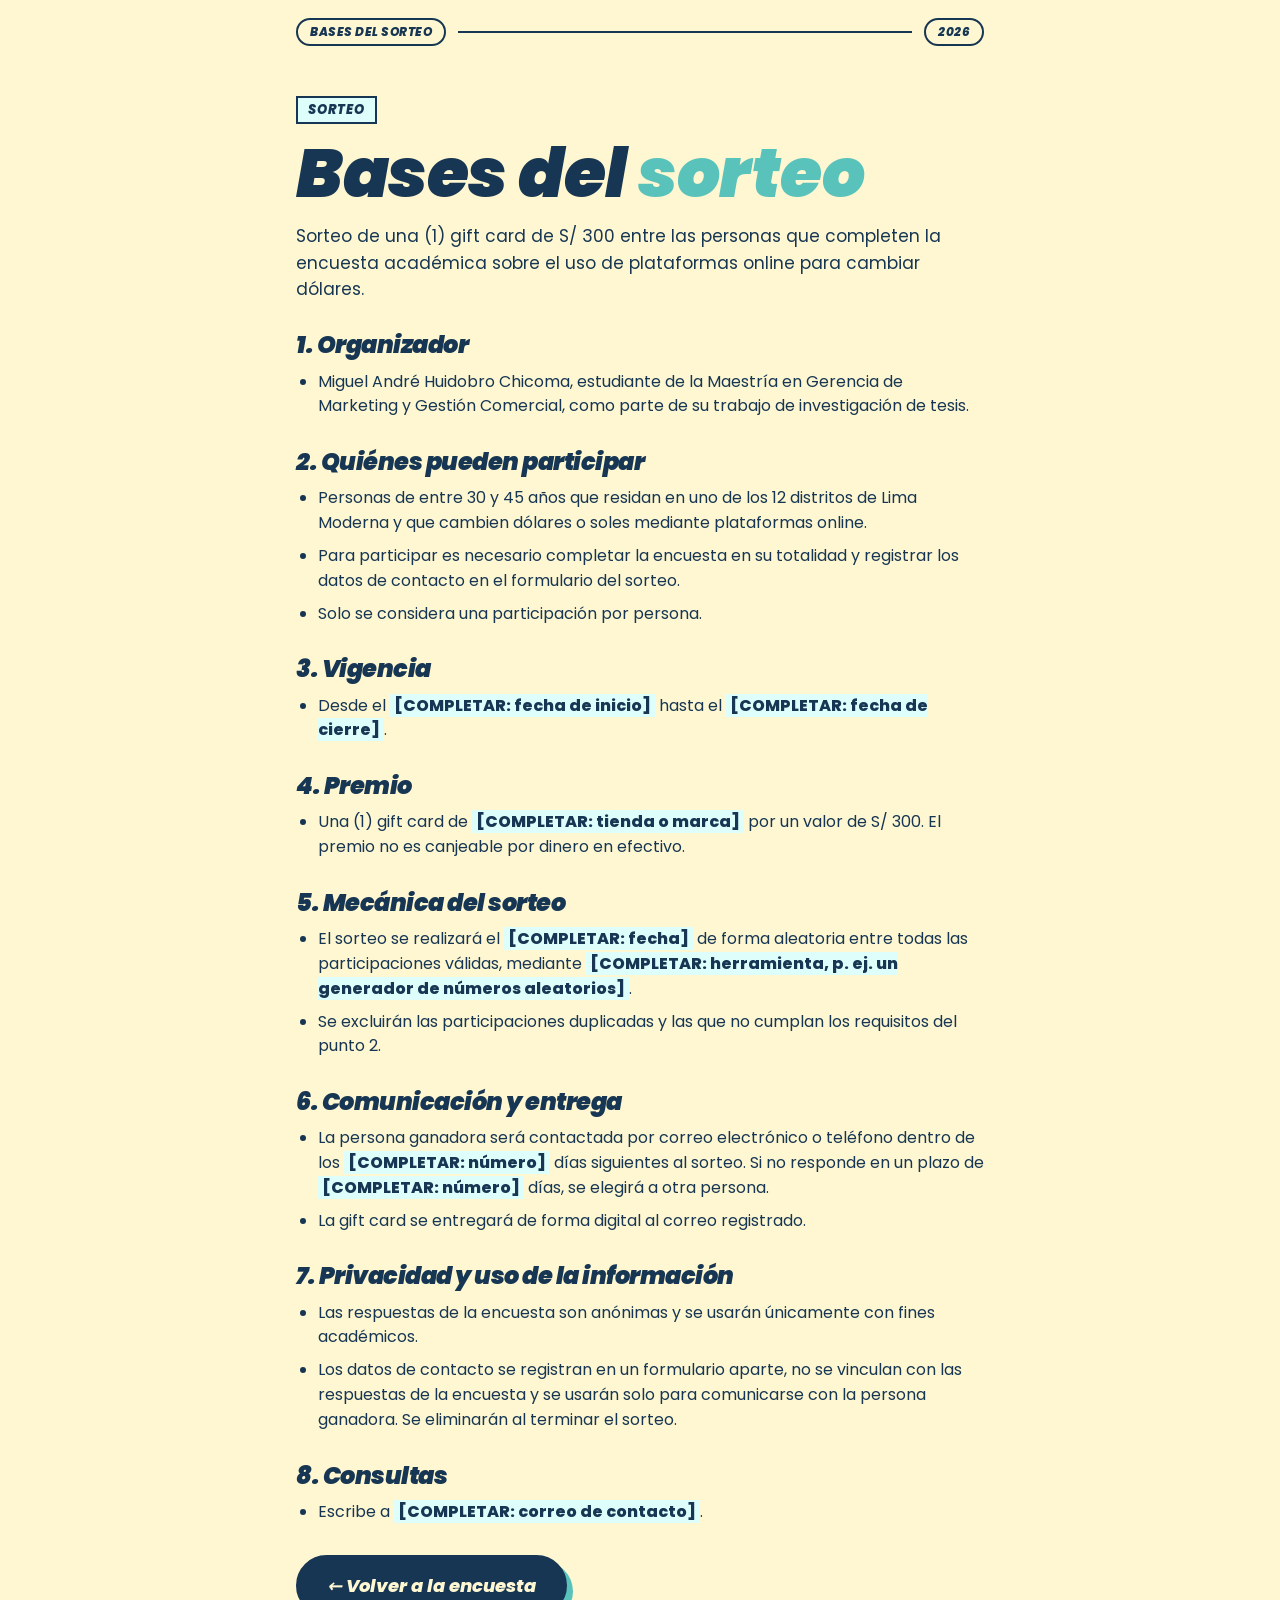
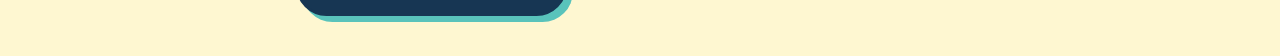
==== bases.html @ b5f5dd85 "Add files via upload" ====
<!doctype html>
<html lang="es">
<head>
  <meta charset="utf-8">
  <meta name="viewport" content="width=device-width, initial-scale=1">
  <title>Bases del sorteo</title>
  <meta name="theme-color" content="#173653">
  <link rel="icon" href="favicon.svg" type="image/svg+xml">
  <link rel="preconnect" href="https://fonts.googleapis.com">
  <link rel="preconnect" href="https://fonts.gstatic.com" crossorigin>
  <link href="https://fonts.googleapis.com/css2?family=Poppins:ital,wght@0,500;0,600;0,700;0,800;1,800;1,900&display=swap" rel="stylesheet">
  <link rel="stylesheet" href="styles.css">
</head>
<body>
  <header class="topbar">
    <span class="pill">BASES DEL SORTEO</span>
    <span class="line"></span>
    <span class="pill">2026</span>
  </header>

  <main class="doc">
    <span class="tag">SORTEO</span>
    <h1>Bases del <span class="accent">sorteo</span></h1>
    <p>Sorteo de una (1) gift card de S/ 300 entre las personas que completen la encuesta académica sobre el uso de plataformas online para cambiar dólares.</p>

    <!-- Reemplaza todos los textos resaltados [COMPLETAR] antes de publicar -->
    <h2>1. Organizador</h2>
    <ul>
      <li>Miguel André Huidobro Chicoma, estudiante de la Maestría en Gerencia de Marketing y Gestión Comercial, como parte de su trabajo de investigación de tesis.</li>
    </ul>

    <h2>2. Quiénes pueden participar</h2>
    <ul>
      <li>Personas de entre 30 y 45 años que residan en uno de los 12 distritos de Lima Moderna y que cambien dólares o soles mediante plataformas online.</li>
      <li>Para participar es necesario completar la encuesta en su totalidad y registrar los datos de contacto en el formulario del sorteo.</li>
      <li>Solo se considera una participación por persona.</li>
    </ul>

    <h2>3. Vigencia</h2>
    <ul>
      <li>Desde el <span class="todo">[COMPLETAR: fecha de inicio]</span> hasta el <span class="todo">[COMPLETAR: fecha de cierre]</span>.</li>
    </ul>

    <h2>4. Premio</h2>
    <ul>
      <li>Una (1) gift card de <span class="todo">[COMPLETAR: tienda o marca]</span> por un valor de S/ 300. El premio no es canjeable por dinero en efectivo.</li>
    </ul>

    <h2>5. Mecánica del sorteo</h2>
    <ul>
      <li>El sorteo se realizará el <span class="todo">[COMPLETAR: fecha]</span> de forma aleatoria entre todas las participaciones válidas, mediante <span class="todo">[COMPLETAR: herramienta, p. ej. un generador de números aleatorios]</span>.</li>
      <li>Se excluirán las participaciones duplicadas y las que no cumplan los requisitos del punto 2.</li>
    </ul>

    <h2>6. Comunicación y entrega</h2>
    <ul>
      <li>La persona ganadora será contactada por correo electrónico o teléfono dentro de los <span class="todo">[COMPLETAR: número]</span> días siguientes al sorteo. Si no responde en un plazo de <span class="todo">[COMPLETAR: número]</span> días, se elegirá a otra persona.</li>
      <li>La gift card se entregará de forma digital al correo registrado.</li>
    </ul>

    <h2>7. Privacidad y uso de la información</h2>
    <ul>
      <li>Las respuestas de la encuesta son anónimas y se usarán únicamente con fines académicos.</li>
      <li>Los datos de contacto se registran en un formulario aparte, no se vinculan con las respuestas de la encuesta y se usarán solo para comunicarse con la persona ganadora. Se eliminarán al terminar el sorteo.</li>
    </ul>

    <h2>8. Consultas</h2>
    <ul>
      <li>Escribe a <span class="todo">[COMPLETAR: correo de contacto]</span>.</li>
    </ul>

    <div class="actions">
      <a class="btn" href="/">← Volver a la encuesta</a>
    </div>
  </main>
</body>
</html>
---- styles.css ----
:root {
  --cream: #FEF7D1;
  --teal: #59C3BB;
  --teal-dark: #3FA79F;
  --mint: #DDFEFA;
  --navy: #173653;
  --radius: 18px;
}

* { box-sizing: border-box; margin: 0; padding: 0; }

html, body {
  min-height: 100%;
  background: var(--cream);
  color: var(--navy);
  font-family: 'Poppins', system-ui, -apple-system, sans-serif;
  -webkit-font-smoothing: antialiased;
}

body {
  display: flex;
  flex-direction: column;
  min-height: 100vh;
  min-height: 100dvh;
}

/* ---------- barra superior ---------- */
.topbar {
  display: flex;
  align-items: center;
  gap: 12px;
  padding: 18px 16px 10px;
  max-width: 720px;
  width: 100%;
  margin: 0 auto;
}
.pill {
  border: 2px solid var(--navy);
  border-radius: 999px;
  padding: 3px 12px;
  font-weight: 800;
  font-style: italic;
  font-size: 12px;
  letter-spacing: .5px;
  white-space: nowrap;
}
.line { flex: 1; height: 2px; background: var(--navy); }

.progress {
  max-width: 720px;
  width: calc(100% - 32px);
  margin: 6px auto 0;
  height: 8px;
  border: 2px solid var(--navy);
  border-radius: 999px;
  overflow: hidden;
  background: #fff;
}
.progress-bar {
  height: 100%;
  width: 0;
  background: var(--teal);
  transition: width .35s ease;
}

/* ---------- contenido ---------- */
main {
  flex: 1;
  width: 100%;
  max-width: 720px;
  margin: 0 auto;
  padding: 28px 16px 40px;
}

.screen { animation: enter .3s ease both; }
@keyframes enter {
  from { opacity: 0; transform: translateY(12px); }
  to { opacity: 1; transform: none; }
}

.tag {
  display: inline-block;
  background: var(--mint);
  border: 2px solid var(--navy);
  padding: 2px 10px;
  font-weight: 800;
  font-style: italic;
  font-size: 13px;
  letter-spacing: .8px;
}

h1, h2 {
  font-weight: 900;
  font-style: italic;
  letter-spacing: -.5px;
  line-height: 1.05;
}
h1 { font-size: clamp(40px, 11vw, 68px); margin-top: 14px; }
h2 { font-size: clamp(26px, 6.8vw, 38px); margin-top: 12px; }
.accent { color: var(--teal); }

p { font-size: 17px; line-height: 1.55; margin-top: 14px; }
p b { font-weight: 800; }
.muted { opacity: .75; font-size: 14px; }

.counter {
  font-weight: 800;
  font-style: italic;
  font-size: 14px;
  letter-spacing: .5px;
}

/* ---------- tarjeta de premio ---------- */
.prize {
  margin: 26px 0 8px;
  display: flex;
  align-items: center;
  gap: 16px;
  background: var(--teal);
  color: #fff;
  border: 3px solid var(--navy);
  border-radius: var(--radius);
  box-shadow: 7px 7px 0 var(--navy);
  padding: 16px 20px;
  transform: rotate(-1.5deg);
}
.prize strong {
  font-weight: 900;
  font-style: italic;
  font-size: 40px;
  line-height: 1;
  white-space: nowrap;
}
.prize span { font-weight: 700; font-size: 15px; line-height: 1.3; color: var(--navy); }

.requirements { list-style: none; margin-top: 18px; }
.requirements li {
  display: flex;
  align-items: center;
  gap: 12px;
  font-weight: 700;
  font-size: 16px;
  margin-top: 10px;
}
.requirements li::before {
  content: '✓';
  flex: none;
  width: 28px;
  height: 28px;
  border-radius: 50%;
  background: var(--teal);
  border: 2px solid var(--navy);
  display: grid;
  place-items: center;
  font-weight: 900;
  font-size: 15px;
}

/* ---------- consentimiento ---------- */
.consent {
  display: flex;
  gap: 12px;
  align-items: flex-start;
  margin-top: 24px;
  background: #fff;
  border: 2px solid var(--navy);
  border-radius: 14px;
  padding: 14px;
  font-size: 14px;
  line-height: 1.5;
  cursor: pointer;
}
.consent input {
  flex: none;
  width: 22px;
  height: 22px;
  margin-top: 2px;
  accent-color: var(--teal-dark);
}
a { color: var(--navy); font-weight: 700; }

/* ---------- opciones ---------- */
.options { display: grid; gap: 10px; margin-top: 22px; }
.options.cols-2 { grid-template-columns: 1fr 1fr; }
.options.cols-4 { grid-template-columns: repeat(4, 1fr); }

.opt {
  font: inherit;
  font-weight: 700;
  font-size: 16px;
  color: var(--navy);
  background: #fff;
  border: 2px solid var(--navy);
  border-radius: 14px;
  padding: 14px 12px;
  min-height: 52px;
  cursor: pointer;
  text-align: center;
  transition: transform .08s ease, background .15s ease;
}
.opt:hover { background: var(--mint); }
.opt:active { transform: scale(.97); }
.opt.selected { background: var(--teal); color: #fff; box-shadow: 4px 4px 0 var(--navy); }
.opt.wide { grid-column: 1 / -1; }
.opt:focus-visible, .btn:focus-visible { outline: 3px solid var(--teal-dark); outline-offset: 2px; }

.field-label { display: block; font-weight: 800; font-size: 15px; margin-top: 26px; }
.text-input {
  font: inherit;
  width: 100%;
  margin-top: 10px;
  padding: 12px 14px;
  border: 2px solid var(--navy);
  border-radius: 12px;
  font-size: 16px;
  background: #fff;
}

/* ---------- escala Likert 1-7 ---------- */
.statement {
  margin-top: 18px;
  font-weight: 800;
  font-size: clamp(21px, 5.6vw, 28px);
  line-height: 1.3;
  min-height: 3.9em;
}
.likert {
  display: grid;
  grid-template-columns: repeat(7, 1fr);
  gap: 6px;
  margin-top: 26px;
}
.likert .opt {
  padding: 0;
  min-height: 54px;
  font-size: 20px;
  font-weight: 900;
  font-style: italic;
  border-radius: 12px;
}
.anchors {
  display: flex;
  justify-content: space-between;
  margin-top: 10px;
  font-size: 12px;
  font-weight: 700;
  line-height: 1.25;
}
.anchors span { max-width: 40%; }
.anchors span:last-child { text-align: right; }

.scale-list { list-style: none; margin-top: 16px; }
.scale-list li {
  display: flex;
  gap: 12px;
  align-items: center;
  margin-top: 8px;
  font-size: 15px;
  font-weight: 600;
}
.scale-list b {
  flex: none;
  width: 34px;
  height: 34px;
  border-radius: 10px;
  background: var(--teal);
  color: #fff;
  border: 2px solid var(--navy);
  display: grid;
  place-items: center;
  font-weight: 900;
  font-style: italic;
}

/* ---------- botones ---------- */
.actions {
  display: flex;
  gap: 12px;
  align-items: center;
  justify-content: space-between;
  margin-top: 30px;
}
.btn {
  font: inherit;
  font-weight: 800;
  font-style: italic;
  font-size: 18px;
  border: 3px solid var(--navy);
  border-radius: 999px;
  padding: 14px 28px;
  cursor: pointer;
  background: var(--navy);
  color: var(--cream);
  box-shadow: 6px 6px 0 var(--teal);
  text-decoration: none;
  display: inline-flex;
  align-items: center;
  justify-content: center;
  gap: 10px;
}
.btn:disabled { opacity: .4; cursor: not-allowed; box-shadow: none; }
.btn.secondary { background: transparent; color: var(--navy); box-shadow: none; padding: 10px 6px; border-color: transparent; text-decoration: underline; font-style: normal; font-size: 15px; }
.btn.light { background: #fff; color: var(--navy); }
.btn.block { width: 100%; }

.stack { display: grid; gap: 14px; margin-top: 28px; }

.error {
  margin-top: 18px;
  background: #fff;
  border: 2px solid var(--navy);
  border-left: 8px solid #c0392b;
  border-radius: 12px;
  padding: 12px 14px;
  font-size: 14px;
  font-weight: 600;
}

.noscript { padding: 24px 16px; text-align: center; font-weight: 700; }

/* ---------- página de bases ---------- */
.doc h2 { margin-top: 30px; font-size: 24px; }
.doc ol, .doc ul { margin: 12px 0 0 22px; }
.doc li { font-size: 16px; line-height: 1.55; margin-top: 8px; }
.todo { background: var(--mint); padding: 0 4px; font-weight: 800; }

@media (min-width: 560px) {
  main { padding-top: 40px; }
  .options.cols-2-md { grid-template-columns: 1fr 1fr; }
}
@media (max-width: 360px) {
  .likert { gap: 4px; }
  .likert .opt { min-height: 46px; font-size: 17px; }
  .options.cols-4 { grid-template-columns: repeat(3, 1fr); }
}
@media (prefers-reduced-motion: reduce) {
  .screen { animation: none; }
  .progress-bar { transition: none; }
}
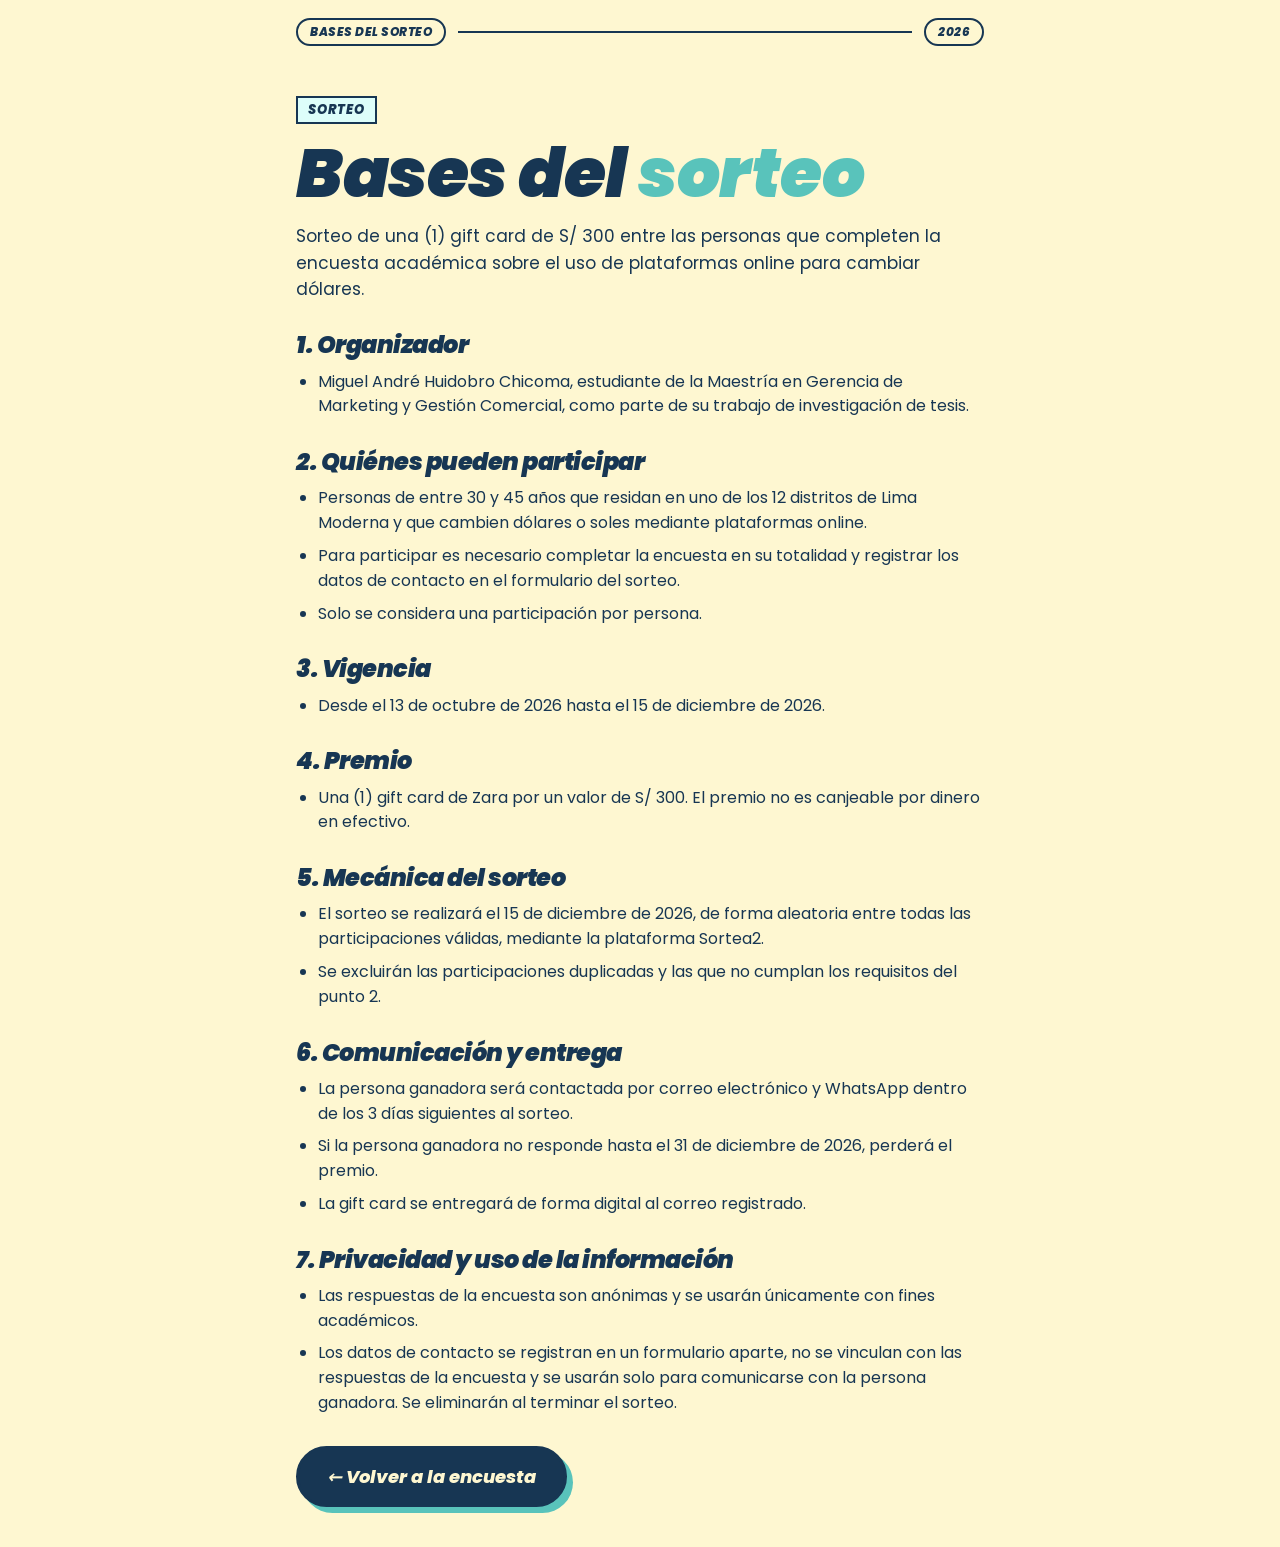
==== commit b2b441d8: "Completa las bases del sorteo" ====
--- a/bases.html
+++ b/bases.html
@@ -23,7 +23,6 @@
     <h1>Bases del <span class="accent">sorteo</span></h1>
     <p>Sorteo de una (1) gift card de S/ 300 entre las personas que completen la encuesta académica sobre el uso de plataformas online para cambiar dólares.</p>
 
-    <!-- Reemplaza todos los textos resaltados [COMPLETAR] antes de publicar -->
     <h2>1. Organizador</h2>
     <ul>
       <li>Miguel André Huidobro Chicoma, estudiante de la Maestría en Gerencia de Marketing y Gestión Comercial, como parte de su trabajo de investigación de tesis.</li>
@@ -38,23 +37,24 @@
 
     <h2>3. Vigencia</h2>
     <ul>
-      <li>Desde el <span class="todo">[COMPLETAR: fecha de inicio]</span> hasta el <span class="todo">[COMPLETAR: fecha de cierre]</span>.</li>
+      <li>Desde el 13 de octubre de 2026 hasta el 15 de diciembre de 2026.</li>
     </ul>
 
     <h2>4. Premio</h2>
     <ul>
-      <li>Una (1) gift card de <span class="todo">[COMPLETAR: tienda o marca]</span> por un valor de S/ 300. El premio no es canjeable por dinero en efectivo.</li>
+      <li>Una (1) gift card de Zara por un valor de S/ 300. El premio no es canjeable por dinero en efectivo.</li>
     </ul>
 
     <h2>5. Mecánica del sorteo</h2>
     <ul>
-      <li>El sorteo se realizará el <span class="todo">[COMPLETAR: fecha]</span> de forma aleatoria entre todas las participaciones válidas, mediante <span class="todo">[COMPLETAR: herramienta, p. ej. un generador de números aleatorios]</span>.</li>
+      <li>El sorteo se realizará el 15 de diciembre de 2026, de forma aleatoria entre todas las participaciones válidas, mediante la plataforma Sortea2.</li>
       <li>Se excluirán las participaciones duplicadas y las que no cumplan los requisitos del punto 2.</li>
     </ul>
 
     <h2>6. Comunicación y entrega</h2>
     <ul>
-      <li>La persona ganadora será contactada por correo electrónico o teléfono dentro de los <span class="todo">[COMPLETAR: número]</span> días siguientes al sorteo. Si no responde en un plazo de <span class="todo">[COMPLETAR: número]</span> días, se elegirá a otra persona.</li>
+      <li>La persona ganadora será contactada por correo electrónico y WhatsApp dentro de los 3 días siguientes al sorteo.</li>
+      <li>Si la persona ganadora no responde hasta el 31 de diciembre de 2026, perderá el premio.</li>
       <li>La gift card se entregará de forma digital al correo registrado.</li>
     </ul>
 
@@ -64,11 +64,6 @@
       <li>Los datos de contacto se registran en un formulario aparte, no se vinculan con las respuestas de la encuesta y se usarán solo para comunicarse con la persona ganadora. Se eliminarán al terminar el sorteo.</li>
     </ul>
 
-    <h2>8. Consultas</h2>
-    <ul>
-      <li>Escribe a <span class="todo">[COMPLETAR: correo de contacto]</span>.</li>
-    </ul>
-
     <div class="actions">
       <a class="btn" href="/">← Volver a la encuesta</a>
     </div>
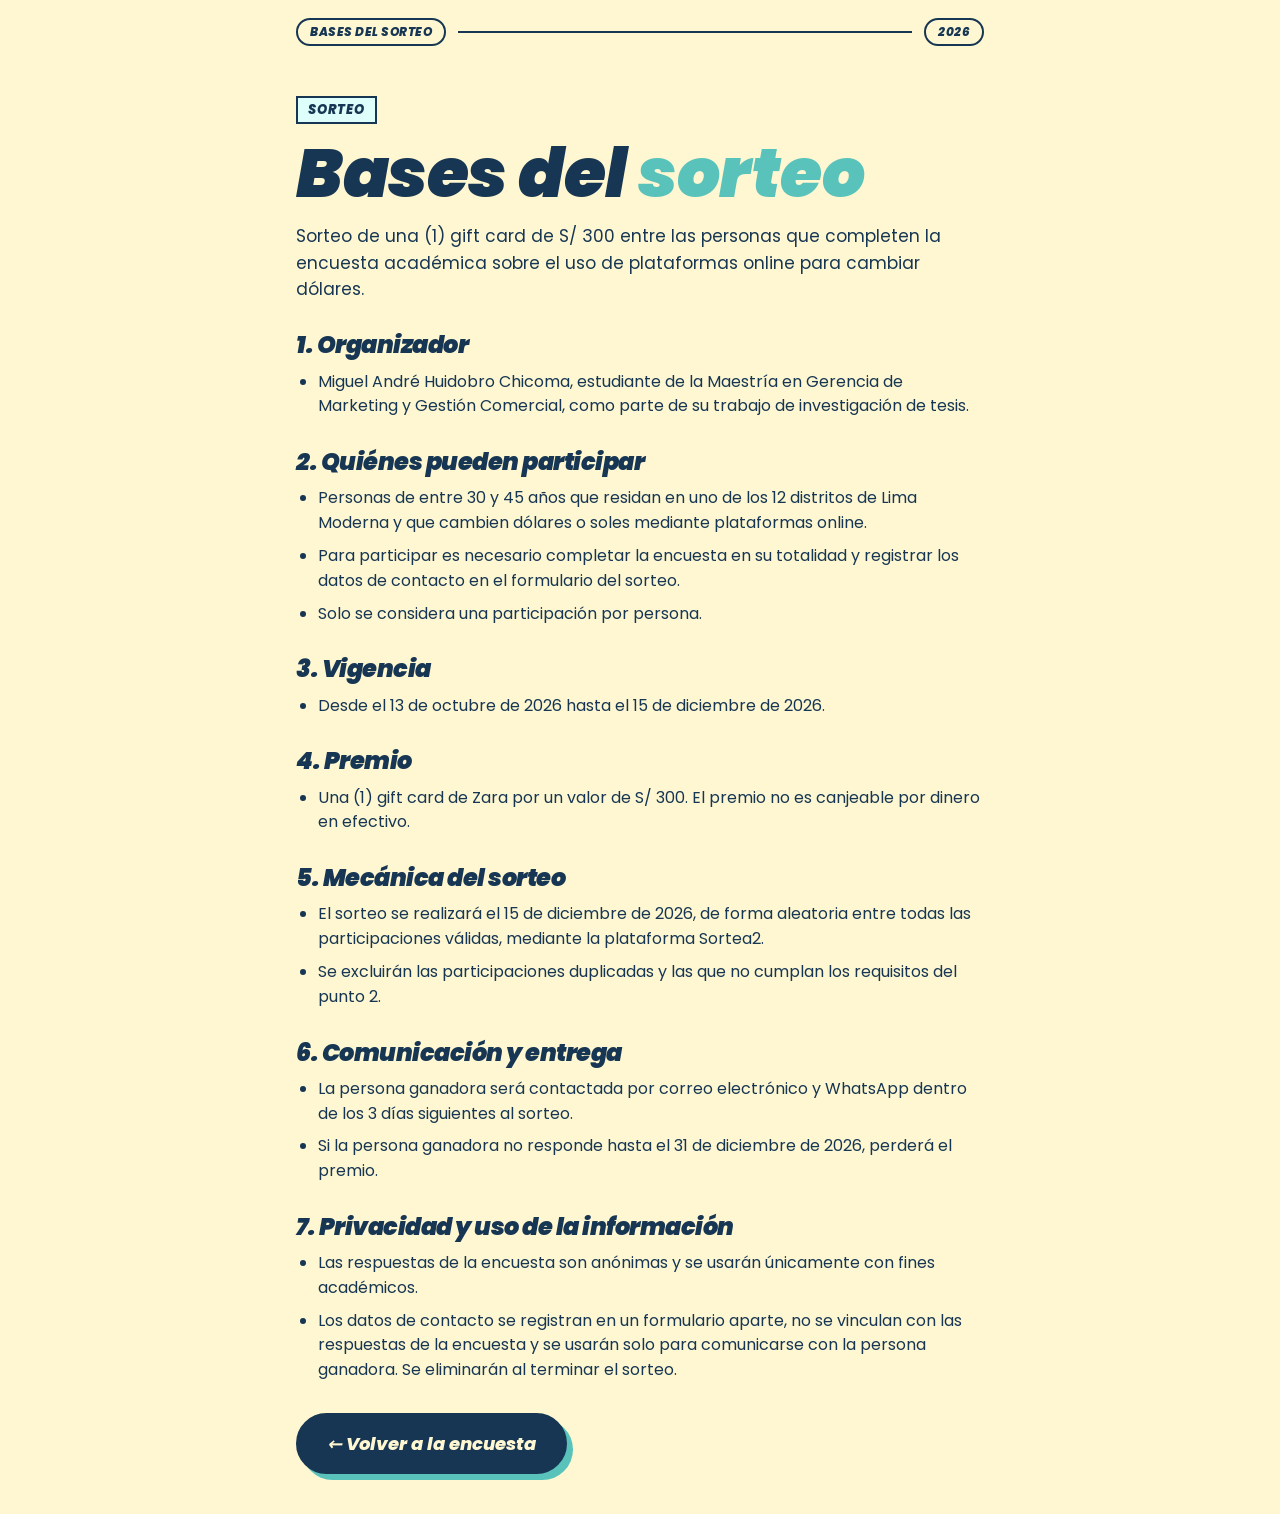
==== commit 7e6165d9: "Quita la forma de entrega de la gift card de las bases" ====
--- a/bases.html
+++ b/bases.html
@@ -55,7 +55,6 @@
     <ul>
       <li>La persona ganadora será contactada por correo electrónico y WhatsApp dentro de los 3 días siguientes al sorteo.</li>
       <li>Si la persona ganadora no responde hasta el 31 de diciembre de 2026, perderá el premio.</li>
-      <li>La gift card se entregará de forma digital al correo registrado.</li>
     </ul>
 
     <h2>7. Privacidad y uso de la información</h2>
